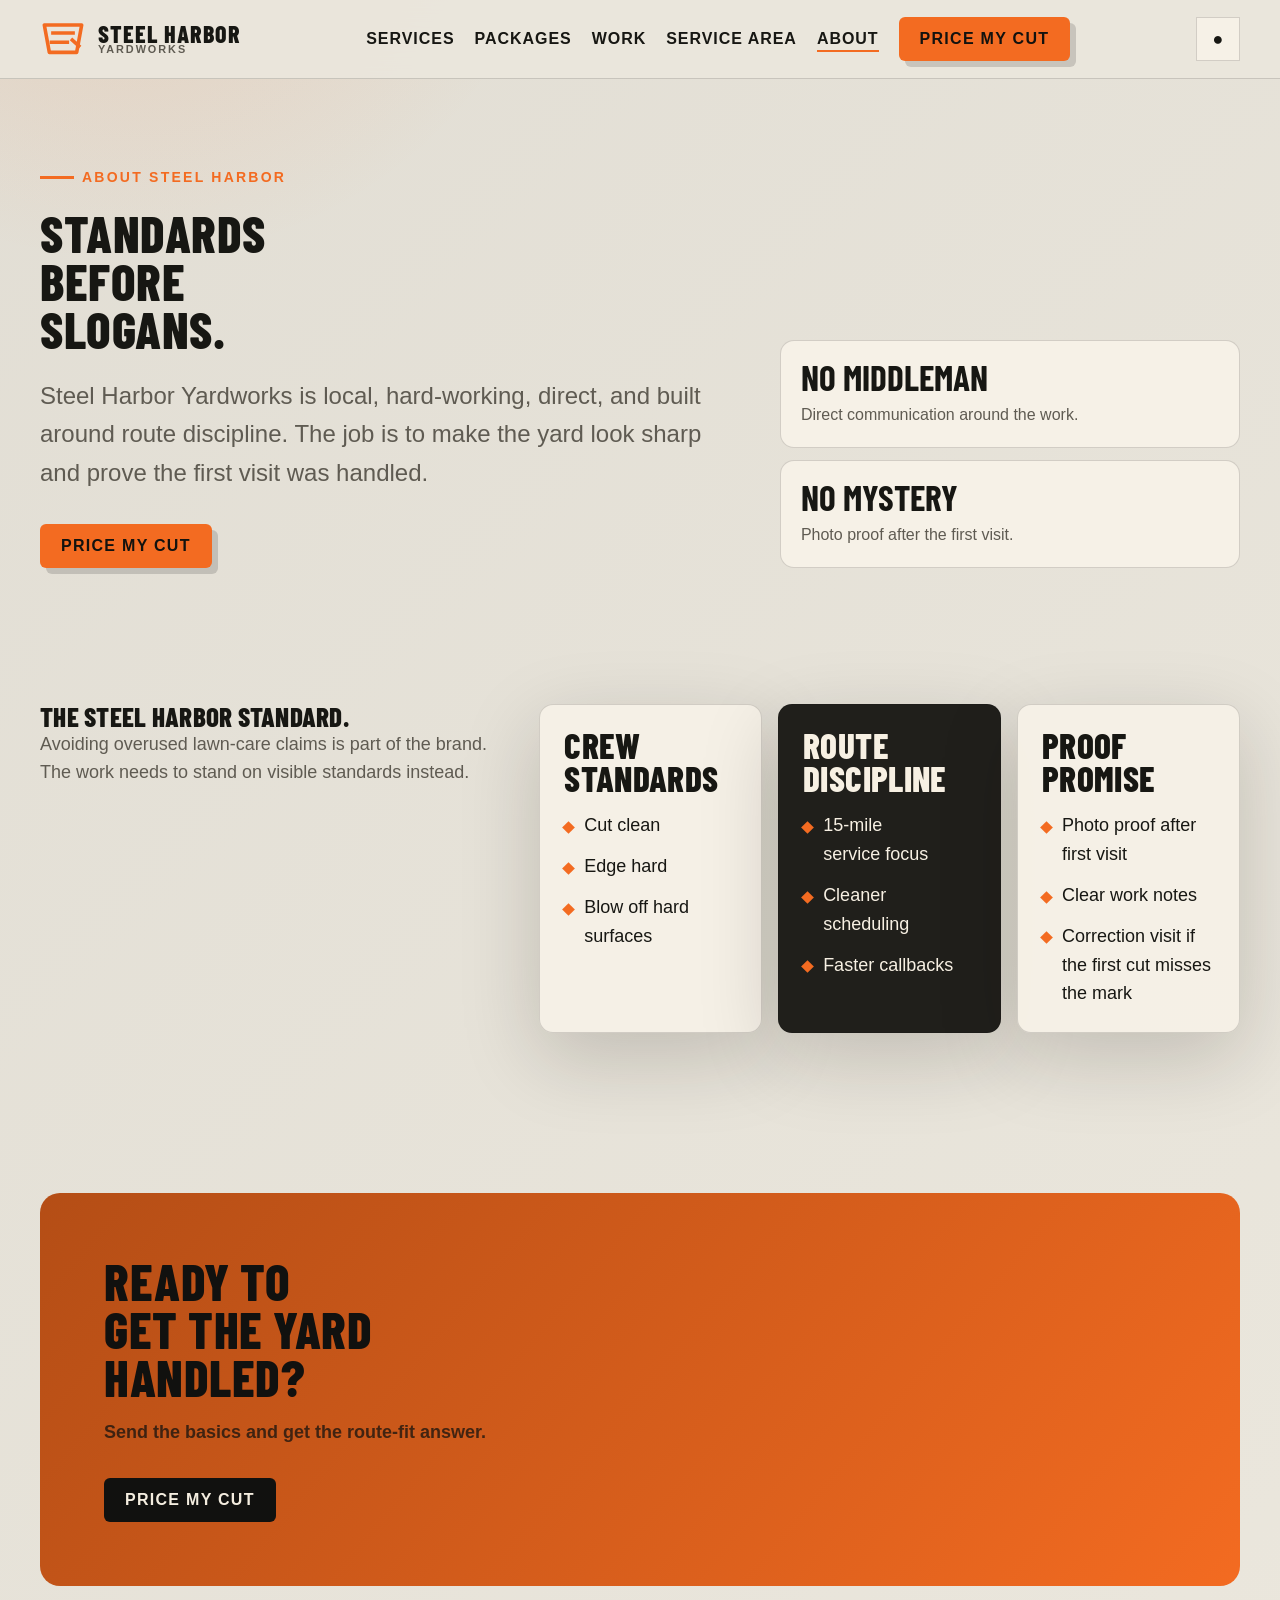
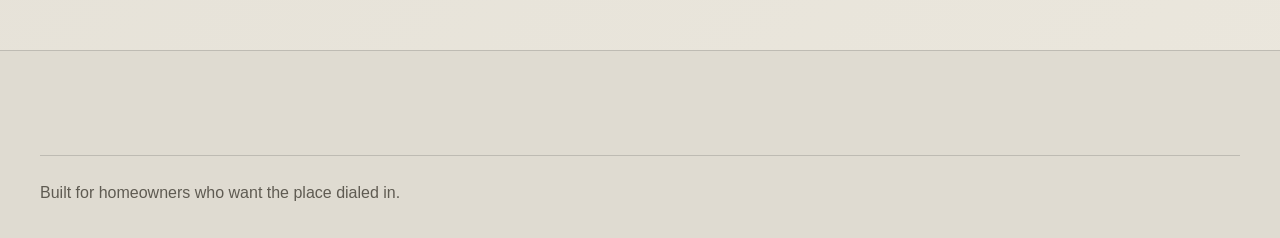
==== about.html @ 24349dd5 "Build Steel Harbor Yardworks static site" ====
<!doctype html>
<html lang="en">
  <head><meta charset="utf-8" /><meta name="viewport" content="width=device-width, initial-scale=1" /><title>About | Steel Harbor Yardworks</title><meta name="description" content="Steel Harbor Yardworks is a direct, local yard service built around standards, route discipline, clean edges, and photo proof." /><link rel="stylesheet" href="styles.css" /></head>
  <body><a class="skip-link" href="#main">Skip to content</a><header class="site-header"><div class="container nav-wrap"><a class="brand" href="index.html"><svg viewBox="0 0 64 52" aria-hidden="true"><path d="M6 7h52l-7 38H13L6 7Z" fill="none" stroke="currentColor" stroke-width="5" stroke-linejoin="round"/><path d="M18 18h28M16 31h22" stroke="currentColor" stroke-width="5" stroke-linecap="square"/><path d="M45 28l9 8" stroke="currentColor" stroke-width="5" stroke-linecap="square"/></svg><span>Steel Harbor <small>Yardworks</small></span></a><nav class="nav-links" data-nav><a href="weekly-mowing.html">Services</a><a href="index.html#packages">Packages</a><a href="work.html">Work</a><a href="service-area.html">Service Area</a><a href="about.html" aria-current="page">About</a><a class="btn btn-primary" href="price-my-cut.html">Price My Cut</a></nav><div class="header-actions"><button class="theme-toggle" type="button" data-theme-toggle aria-label="Switch theme"></button><button class="menu-toggle" type="button" data-menu-toggle aria-expanded="false" aria-label="Open menu">Menu</button></div></div></header>
    <main id="main">
      <section class="page-hero"><div class="container page-hero-grid"><div><span class="eyebrow">About Steel Harbor</span><h1>Standards before slogans.</h1><p class="hero-copy">Steel Harbor Yardworks is local, hard-working, direct, and built around route discipline. The job is to make the yard look sharp and prove the first visit was handled.</p><div class="hero-actions"><a class="btn btn-primary" href="price-my-cut.html">Price My Cut</a></div></div><aside class="stat-panel"><div class="stat"><strong>No middleman</strong><span>Direct communication around the work.</span></div><div class="stat"><strong>No mystery</strong><span>Photo proof after the first visit.</span></div></aside></div></section>
      <section class="section"><div class="container details-grid"><div><h2>The Steel Harbor standard.</h2><p class="muted">Avoiding overused lawn-care claims is part of the brand. The work needs to stand on visible standards instead.</p></div><div class="packages"><article class="package"><h3>Crew standards</h3><ul><li>Cut clean</li><li>Edge hard</li><li>Blow off hard surfaces</li></ul></article><article class="package featured"><h3>Route discipline</h3><ul><li>15-mile service focus</li><li>Cleaner scheduling</li><li>Faster callbacks</li></ul></article><article class="package"><h3>Proof promise</h3><ul><li>Photo proof after first visit</li><li>Clear work notes</li><li>Correction visit if the first cut misses the mark</li></ul></article></div></div></section>
      <section class="container cta-band"><h2>Ready to get the yard handled?</h2><p>Send the basics and get the route-fit answer.</p><a class="btn" href="price-my-cut.html">Price My Cut</a></section>
    </main><footer class="site-footer"><div class="container fine-print">Built for homeowners who want the place dialed in.</div></footer><script src="script.js" defer></script></body>
</html>
---- styles.css ----
@import url("https://api.fontshare.com/v2/css?f[]=satoshi@400,500,700,900&display=swap");
@import url("https://fonts.googleapis.com/css2?family=Barlow+Condensed:wght@600;700;800&display=swap");

:root,
[data-theme="light"] {
  --text-xs: clamp(0.75rem, 0.7rem + 0.25vw, 0.875rem);
  --text-sm: clamp(0.875rem, 0.8rem + 0.35vw, 1rem);
  --text-base: clamp(1rem, 0.95rem + 0.25vw, 1.125rem);
  --text-lg: clamp(1.125rem, 1rem + 0.75vw, 1.5rem);
  --text-xl: clamp(1.5rem, 1.2rem + 1.25vw, 2.25rem);
  --text-2xl: clamp(2rem, 1.2rem + 2.5vw, 3.5rem);
  --text-3xl: clamp(2.75rem, 1.25rem + 5vw, 6.25rem);
  --space-1: 0.25rem;
  --space-2: 0.5rem;
  --space-3: 0.75rem;
  --space-4: 1rem;
  --space-5: 1.25rem;
  --space-6: 1.5rem;
  --space-8: 2rem;
  --space-10: 2.5rem;
  --space-12: 3rem;
  --space-16: 4rem;
  --space-20: 5rem;
  --space-24: 6rem;
  --color-bg: #ebe7dd;
  --color-surface: #f6f1e7;
  --color-surface-2: #dfd8cc;
  --color-panel: #201f1b;
  --color-text: #171713;
  --color-text-muted: #5f5b52;
  --color-text-faint: #898174;
  --color-inverse: #f7f0e3;
  --color-accent: #f36b21;
  --color-accent-hover: #c84d12;
  --color-yellow: #f4c542;
  --color-steel: #2d3436;
  --color-green: #596f3f;
  --color-border: color-mix(in oklab, var(--color-text), transparent 84%);
  --radius-sm: 0.375rem;
  --radius-md: 0.5rem;
  --radius-lg: 0.875rem;
  --radius-xl: 1.25rem;
  --shadow-lg: 0 24px 80px rgb(20 16 10 / 0.18);
  --font-display: "Barlow Condensed", "Arial Narrow", sans-serif;
  --font-body: "Satoshi", "Inter", sans-serif;
}

[data-theme="dark"] {
  --color-bg: #11110f;
  --color-surface: #1a1916;
  --color-surface-2: #24221e;
  --color-panel: #f4eddf;
  --color-text: #f4eddf;
  --color-text-muted: #b9b0a1;
  --color-text-faint: #756f65;
  --color-inverse: #12120f;
  --color-accent: #ff7426;
  --color-accent-hover: #ff8e4e;
  --color-yellow: #f8ca45;
  --color-steel: #778186;
  --color-green: #8ea36a;
  --color-border: color-mix(in oklab, var(--color-text), transparent 86%);
  --shadow-lg: 0 24px 80px rgb(0 0 0 / 0.42);
}

*,
*::before,
*::after {
  box-sizing: border-box;
  margin: 0;
  padding: 0;
}

html {
  scroll-behavior: smooth;
  scroll-padding-top: var(--space-20);
  -webkit-text-size-adjust: none;
  text-size-adjust: none;
}

body {
  min-height: 100dvh;
  font-family: var(--font-body);
  font-size: var(--text-base);
  line-height: 1.6;
  color: var(--color-text);
  background:
    radial-gradient(circle at 10% -10%, color-mix(in oklab, var(--color-accent), transparent 84%), transparent 28rem),
    linear-gradient(135deg, color-mix(in oklab, var(--color-bg), black 3%), var(--color-bg));
  text-rendering: optimizeLegibility;
  -webkit-font-smoothing: antialiased;
}

img,
svg {
  display: block;
  max-width: 100%;
}

button,
input,
textarea,
select {
  font: inherit;
  color: inherit;
}

button {
  cursor: pointer;
}

a {
  color: inherit;
  text-decoration: none;
}

p,
li {
  max-width: 72ch;
  text-wrap: pretty;
}

h1,
h2,
h3 {
  font-family: var(--font-display);
  font-weight: 800;
  line-height: 0.94;
  letter-spacing: 0.01em;
  text-transform: uppercase;
  text-wrap: balance;
}

:focus-visible {
  outline: 2px solid var(--color-accent);
  outline-offset: 3px;
  border-radius: var(--radius-sm);
}

.skip-link {
  position: absolute;
  left: var(--space-4);
  top: var(--space-4);
  z-index: 100;
  transform: translateY(-150%);
  padding: var(--space-3) var(--space-4);
  background: var(--color-accent);
  color: #11110f;
  font-weight: 900;
}

.skip-link:focus {
  transform: translateY(0);
}

.container {
  width: min(100% - var(--space-8), 1200px);
  margin-inline: auto;
}

.site-header {
  position: sticky;
  top: 0;
  z-index: 50;
  border-bottom: 1px solid var(--color-border);
  background: color-mix(in oklab, var(--color-bg), transparent 8%);
  backdrop-filter: blur(18px);
}

.nav-wrap {
  min-height: 78px;
  display: flex;
  align-items: center;
  justify-content: space-between;
  gap: var(--space-4);
}

.brand {
  display: inline-flex;
  align-items: center;
  gap: var(--space-3);
  font-family: var(--font-display);
  font-size: var(--text-lg);
  font-weight: 800;
  line-height: 0.9;
  letter-spacing: 0.04em;
  text-transform: uppercase;
}

.brand svg {
  width: 46px;
  color: var(--color-accent);
}

.brand small {
  display: block;
  font-family: var(--font-body);
  font-size: 0.68rem;
  font-weight: 900;
  letter-spacing: 0.18em;
  color: var(--color-text-muted);
}

.nav-links {
  display: flex;
  align-items: center;
  gap: var(--space-5);
  font-size: var(--text-sm);
  font-weight: 900;
  text-transform: uppercase;
  letter-spacing: 0.06em;
}

.nav-links a {
  position: relative;
  min-height: 44px;
  display: inline-flex;
  align-items: center;
}

.nav-links a:not(.btn)::after {
  content: "";
  position: absolute;
  left: 0;
  bottom: 0.55rem;
  width: 100%;
  height: 2px;
  transform: scaleX(0);
  transform-origin: left;
  background: var(--color-accent);
  transition: transform 180ms cubic-bezier(0.16, 1, 0.3, 1);
}

.nav-links a:hover::after,
.nav-links a[aria-current="page"]::after {
  transform: scaleX(1);
}

.header-actions {
  display: flex;
  align-items: center;
  gap: var(--space-3);
}

.theme-toggle,
.menu-toggle {
  min-width: 44px;
  min-height: 44px;
  border: 1px solid var(--color-border);
  border-radius: var(--radius-full);
  background: var(--color-surface);
  color: var(--color-text);
}

.menu-toggle {
  display: none;
}

.btn {
  min-height: 44px;
  display: inline-flex;
  align-items: center;
  justify-content: center;
  gap: var(--space-2);
  padding: var(--space-3) var(--space-5);
  border: 1px solid transparent;
  border-radius: var(--radius-sm);
  font-size: var(--text-sm);
  font-weight: 900;
  line-height: 1;
  text-transform: uppercase;
  letter-spacing: 0.08em;
  transition:
    transform 180ms cubic-bezier(0.16, 1, 0.3, 1),
    background 180ms cubic-bezier(0.16, 1, 0.3, 1),
    color 180ms cubic-bezier(0.16, 1, 0.3, 1);
}

.btn:hover {
  transform: translateY(-1px);
}

.btn-primary {
  background: var(--color-accent);
  color: #12120f;
  box-shadow: 6px 6px 0 color-mix(in oklab, var(--color-text), transparent 84%);
}

.btn-primary:hover {
  background: var(--color-accent-hover);
}

.btn-secondary {
  border-color: var(--color-border);
  background: color-mix(in oklab, var(--color-surface), transparent 16%);
}

.hero {
  padding: clamp(var(--space-16), 9vw, var(--space-24)) 0 var(--space-16);
}

.hero-grid {
  display: grid;
  grid-template-columns: minmax(0, 1.05fr) minmax(320px, 0.95fr);
  gap: clamp(var(--space-8), 6vw, var(--space-20));
  align-items: center;
}

.eyebrow {
  display: inline-flex;
  align-items: center;
  gap: var(--space-2);
  margin-bottom: var(--space-5);
  font-size: var(--text-xs);
  font-weight: 900;
  letter-spacing: 0.16em;
  text-transform: uppercase;
  color: var(--color-accent);
}

.eyebrow::before {
  content: "";
  width: 34px;
  height: 3px;
  background: currentColor;
}

.hero h1 {
  max-width: 11ch;
  font-size: var(--text-3xl);
}

.page-hero h1 {
  max-width: 13ch;
  font-size: var(--text-2xl);
}

.hero-copy {
  margin-top: var(--space-6);
  font-size: var(--text-lg);
  color: var(--color-text-muted);
}

.hero-actions {
  margin-top: var(--space-8);
  display: flex;
  flex-wrap: wrap;
  gap: var(--space-4);
}

.hero-proof {
  margin-top: var(--space-10);
  display: grid;
  grid-template-columns: repeat(2, minmax(0, 1fr));
  gap: var(--space-3);
}

.proof-tile,
.card,
.package,
.quote-panel {
  border: 1px solid var(--color-border);
  background: color-mix(in oklab, var(--color-surface), transparent 4%);
  box-shadow: var(--shadow-lg);
}

.proof-tile {
  padding: var(--space-4);
  border-radius: var(--radius-lg);
}

.proof-tile strong,
.stat strong {
  display: block;
  font-family: var(--font-display);
  font-size: var(--text-xl);
  line-height: 0.92;
  text-transform: uppercase;
}

.proof-tile span,
.stat span {
  display: block;
  margin-top: var(--space-2);
  color: var(--color-text-muted);
  font-size: var(--text-sm);
}

.yard-visual {
  position: relative;
  min-height: 560px;
  overflow: hidden;
  border: 1px solid var(--color-border);
  border-radius: var(--radius-xl);
  background:
    linear-gradient(120deg, transparent 0 56%, var(--color-accent) 56% 57%, transparent 57%),
    repeating-linear-gradient(100deg, #29321f 0 20px, #1f2819 20px 40px),
    #20231b;
  box-shadow: var(--shadow-lg);
  isolation: isolate;
}

.yard-visual::before {
  content: "";
  position: absolute;
  inset: 0;
  background:
    linear-gradient(90deg, transparent 0 42%, #e9e3d6 42% 45%, #2c2a24 45% 49%, transparent 49%),
    radial-gradient(circle at 76% 20%, rgb(0 0 0 / 0.45), transparent 16rem);
  mix-blend-mode: screen;
  opacity: 0.9;
}

.yard-visual::after {
  content: "";
  position: absolute;
  right: -10%;
  bottom: 8%;
  width: 70%;
  height: 28%;
  transform: rotate(-9deg);
  border-top: 8px solid var(--color-accent);
  background: repeating-linear-gradient(90deg, #5f5d54 0 18px, #4d4b43 18px 36px);
  box-shadow: 0 18px 40px rgb(0 0 0 / 0.38);
}

.visual-label {
  position: absolute;
  left: var(--space-6);
  bottom: var(--space-6);
  z-index: 2;
  max-width: 340px;
  padding: var(--space-5);
  border-radius: var(--radius-lg);
  background: rgb(17 17 15 / 0.86);
  color: #f4eddf;
  backdrop-filter: blur(10px);
}

.visual-label b {
  display: block;
  font-family: var(--font-display);
  font-size: var(--text-xl);
  line-height: 0.95;
  text-transform: uppercase;
}

.visual-label span {
  display: block;
  margin-top: var(--space-2);
  color: #cfc6b8;
  font-size: var(--text-sm);
}

.section {
  padding: clamp(var(--space-12), 8vw, var(--space-24)) 0;
}

.section-tight {
  padding: clamp(var(--space-8), 6vw, var(--space-16)) 0;
}

.section-heading {
  display: grid;
  grid-template-columns: minmax(0, 0.9fr) minmax(260px, 0.7fr);
  gap: var(--space-8);
  align-items: end;
  margin-bottom: var(--space-10);
}

.section-heading h2 {
  font-size: var(--text-2xl);
}

.section-heading p,
.muted {
  color: var(--color-text-muted);
}

.service-grid {
  display: grid;
  grid-template-columns: 1.15fr 0.85fr 1fr;
  gap: var(--space-4);
}

.card,
.package {
  position: relative;
  overflow: hidden;
  padding: var(--space-6);
  border-radius: var(--radius-lg);
}

.card.large {
  grid-row: span 2;
  min-height: 360px;
  background:
    linear-gradient(145deg, color-mix(in oklab, var(--color-surface), var(--color-accent) 9%), var(--color-surface)),
    var(--color-surface);
}

.card h3,
.package h3 {
  margin-bottom: var(--space-4);
  font-size: var(--text-xl);
}

.card ul,
.package ul,
.check-list {
  display: grid;
  gap: var(--space-3);
  list-style: none;
}

.card li,
.package li,
.check-list li {
  position: relative;
  padding-left: var(--space-5);
}

.card li::before,
.package li::before,
.check-list li::before {
  content: "";
  position: absolute;
  left: 0;
  top: 0.65em;
  width: 9px;
  height: 9px;
  background: var(--color-accent);
  transform: rotate(45deg);
}

.packages {
  display: grid;
  grid-template-columns: repeat(3, minmax(0, 1fr));
  gap: var(--space-4);
}

.package {
  min-height: 100%;
}

.package.featured {
  background: var(--color-panel);
  color: var(--color-inverse);
}

.package.featured .muted {
  color: color-mix(in oklab, var(--color-inverse), transparent 28%);
}

.package .tag {
  display: inline-flex;
  margin-bottom: var(--space-5);
  padding: var(--space-2) var(--space-3);
  border-radius: var(--radius-full);
  background: color-mix(in oklab, var(--color-accent), transparent 84%);
  color: var(--color-accent);
  font-size: var(--text-xs);
  font-weight: 900;
  letter-spacing: 0.12em;
  text-transform: uppercase;
}

.proof-bar {
  display: grid;
  grid-template-columns: repeat(4, minmax(0, 1fr));
  gap: 1px;
  overflow: hidden;
  border: 1px solid var(--color-border);
  border-radius: var(--radius-xl);
  background: var(--color-border);
}

.proof-bar div {
  padding: var(--space-6);
  background: var(--color-panel);
  color: var(--color-inverse);
}

.proof-bar strong {
  display: block;
  font-family: var(--font-display);
  font-size: var(--text-lg);
  line-height: 0.95;
  text-transform: uppercase;
}

.proof-bar span {
  display: block;
  margin-top: var(--space-2);
  color: color-mix(in oklab, var(--color-inverse), transparent 28%);
  font-size: var(--text-sm);
}

.work-grid {
  display: grid;
  grid-template-columns: repeat(5, minmax(0, 1fr));
  gap: var(--space-4);
}

.work-card {
  min-height: 300px;
  display: flex;
  flex-direction: column;
  justify-content: flex-end;
  overflow: hidden;
  border-radius: var(--radius-lg);
  border: 1px solid var(--color-border);
  background: var(--color-surface);
  box-shadow: var(--shadow-lg);
}

.work-card:nth-child(1),
.work-card:nth-child(4) {
  grid-column: span 2;
}

.work-art {
  min-height: 190px;
  background:
    linear-gradient(90deg, transparent 49%, var(--color-accent) 49% 51%, transparent 51%),
    repeating-linear-gradient(105deg, #253018 0 18px, #303d20 18px 36px);
}

.work-card:nth-child(2) .work-art {
  background:
    radial-gradient(circle at 28% 65%, #6f4b26 0 18%, transparent 19%),
    repeating-linear-gradient(0deg, #4d2f18 0 14px, #6e4524 14px 28px);
}

.work-card:nth-child(3) .work-art {
  background:
    linear-gradient(135deg, transparent 45%, #d7d0c2 46% 54%, transparent 55%),
    repeating-linear-gradient(45deg, #74706a 0 14px, #5d5a55 14px 28px);
}

.work-card:nth-child(4) .work-art {
  background:
    linear-gradient(90deg, #24221e 0 48%, #ded6ca 48% 52%, #4f5f34 52%),
    repeating-linear-gradient(0deg, #2d371f 0 18px, #3b4829 18px 36px);
}

.work-card:nth-child(5) .work-art {
  background:
    radial-gradient(circle at 70% 50%, #d8d1c5 0 20%, transparent 21%),
    repeating-linear-gradient(90deg, #756f68 0 16px, #918b83 16px 32px);
}

.work-body {
  padding: var(--space-5);
}

.work-body h3 {
  font-size: var(--text-lg);
}

.work-meta {
  margin-top: var(--space-2);
  color: var(--color-text-muted);
  font-size: var(--text-sm);
}

.steps {
  display: grid;
  grid-template-columns: repeat(3, minmax(0, 1fr));
  gap: var(--space-4);
  counter-reset: steps;
}

.step {
  padding: var(--space-6);
  border-top: 4px solid var(--color-accent);
  background: var(--color-surface);
  border-radius: 0 0 var(--radius-lg) var(--radius-lg);
}

.step::before {
  counter-increment: steps;
  content: "0" counter(steps);
  display: block;
  margin-bottom: var(--space-6);
  font-family: var(--font-display);
  font-size: var(--text-2xl);
  line-height: 0.85;
  color: var(--color-accent);
}

.split {
  display: grid;
  grid-template-columns: minmax(0, 0.9fr) minmax(320px, 1.1fr);
  gap: var(--space-10);
  align-items: center;
}

.map-panel {
  min-height: 420px;
  position: relative;
  overflow: hidden;
  border: 1px solid var(--color-border);
  border-radius: var(--radius-xl);
  background:
    radial-gradient(circle at 50% 50%, transparent 0 26%, var(--color-accent) 26.3% 26.9%, transparent 27.2%),
    linear-gradient(30deg, transparent 0 47%, color-mix(in oklab, var(--color-text), transparent 84%) 47% 48%, transparent 48%),
    linear-gradient(120deg, transparent 0 56%, color-mix(in oklab, var(--color-text), transparent 86%) 56% 57%, transparent 57%),
    var(--color-surface);
}

.map-pin {
  position: absolute;
  left: 50%;
  top: 50%;
  transform: translate(-50%, -50%);
  padding: var(--space-3) var(--space-4);
  border-radius: var(--radius-sm);
  background: var(--color-accent);
  color: #11110f;
  font-weight: 900;
  text-transform: uppercase;
}

.community-list {
  display: flex;
  flex-wrap: wrap;
  gap: var(--space-2);
  margin-top: var(--space-6);
  list-style: none;
}

.community-list li {
  padding: var(--space-2) var(--space-3);
  border: 1px solid var(--color-border);
  border-radius: var(--radius-full);
  background: var(--color-surface);
  font-size: var(--text-sm);
  font-weight: 700;
}

.cta-band {
  margin: var(--space-16) auto;
  padding: clamp(var(--space-8), 7vw, var(--space-16));
  border-radius: var(--radius-xl);
  background:
    linear-gradient(130deg, color-mix(in oklab, var(--color-accent), black 20%), var(--color-accent)),
    var(--color-accent);
  color: #11110f;
}

.cta-band h2 {
  max-width: 12ch;
  font-size: var(--text-2xl);
}

.cta-band p {
  margin-top: var(--space-4);
  color: rgb(17 17 15 / 0.74);
  font-weight: 700;
}

.cta-band .btn {
  margin-top: var(--space-8);
  background: #11110f;
  color: #f4eddf;
  box-shadow: none;
}

.page-hero {
  padding: clamp(var(--space-12), 8vw, var(--space-20)) 0 var(--space-10);
}

.page-hero-grid {
  display: grid;
  grid-template-columns: minmax(0, 1fr) minmax(280px, 0.65fr);
  gap: var(--space-8);
  align-items: end;
}

.stat-panel {
  display: grid;
  gap: var(--space-3);
}

.stat {
  padding: var(--space-5);
  border: 1px solid var(--color-border);
  border-radius: var(--radius-lg);
  background: var(--color-surface);
}

.details-grid {
  display: grid;
  grid-template-columns: 0.8fr 1.2fr;
  gap: var(--space-8);
}

.quote-panel {
  padding: var(--space-8);
  border-radius: var(--radius-xl);
}

.quote-form {
  display: grid;
  gap: var(--space-5);
}

.form-grid {
  display: grid;
  grid-template-columns: repeat(2, minmax(0, 1fr));
  gap: var(--space-5);
}

.field {
  display: grid;
  gap: var(--space-2);
}

.field.full {
  grid-column: 1 / -1;
}

label,
legend {
  font-size: var(--text-sm);
  font-weight: 900;
  text-transform: uppercase;
  letter-spacing: 0.06em;
}

input,
textarea,
select {
  width: 100%;
  min-height: 48px;
  padding: var(--space-3) var(--space-4);
  border: 1px solid var(--color-border);
  border-radius: var(--radius-sm);
  background: color-mix(in oklab, var(--color-bg), var(--color-surface) 35%);
}

textarea {
  min-height: 140px;
  resize: vertical;
}

fieldset {
  display: grid;
  gap: var(--space-3);
  border: 0;
}

.radio-row {
  display: flex;
  flex-wrap: wrap;
  gap: var(--space-3);
}

.radio-row label {
  display: inline-flex;
  min-height: 44px;
  align-items: center;
  gap: var(--space-2);
  padding: var(--space-2) var(--space-4);
  border: 1px solid var(--color-border);
  border-radius: var(--radius-full);
  background: var(--color-surface);
  letter-spacing: 0;
  text-transform: none;
}

.form-note,
.form-success {
  padding: var(--space-4);
  border-radius: var(--radius-md);
  background: color-mix(in oklab, var(--color-accent), transparent 86%);
  color: var(--color-text);
  font-size: var(--text-sm);
}

.form-success {
  display: none;
}

.form-success.is-visible {
  display: block;
}

.site-footer {
  padding: var(--space-16) 0 var(--space-8);
  border-top: 1px solid var(--color-border);
  background: color-mix(in oklab, var(--color-bg), black 4%);
}

.footer-grid {
  display: grid;
  grid-template-columns: 1fr 1fr 1fr;
  gap: var(--space-8);
}

.footer-links {
  display: grid;
  gap: var(--space-2);
  list-style: none;
}

.footer-links a {
  color: var(--color-text-muted);
}

.fine-print {
  margin-top: var(--space-10);
  padding-top: var(--space-6);
  border-top: 1px solid var(--color-border);
  color: var(--color-text-muted);
  font-size: var(--text-sm);
}

@media (max-width: 980px) {
  .nav-links {
    position: fixed;
    inset: 78px var(--space-4) auto;
    display: none;
    flex-direction: column;
    align-items: stretch;
    padding: var(--space-5);
    border: 1px solid var(--color-border);
    border-radius: var(--radius-lg);
    background: var(--color-surface);
    box-shadow: var(--shadow-lg);
  }

  .nav-links.is-open {
    display: flex;
  }

  .menu-toggle {
    display: inline-grid;
    place-items: center;
  }

  .hero-grid,
  .split,
  .page-hero-grid,
  .section-heading,
  .details-grid {
    grid-template-columns: 1fr;
  }

  .yard-visual {
    min-height: 420px;
  }

  .service-grid,
  .packages,
  .steps,
  .proof-bar {
    grid-template-columns: repeat(2, minmax(0, 1fr));
  }

  .work-grid {
    grid-template-columns: repeat(2, minmax(0, 1fr));
  }

  .work-card:nth-child(n) {
    grid-column: auto;
  }
}

@media (max-width: 640px) {
  .container {
    width: min(100% - var(--space-5), 1200px);
  }

  .brand span {
    max-width: 9ch;
  }

  .header-actions .btn {
    display: none;
  }

  .hero-proof,
  .service-grid,
  .packages,
  .steps,
  .proof-bar,
  .work-grid,
  .form-grid,
  .footer-grid {
    grid-template-columns: 1fr;
  }

  .hero h1 {
    font-size: clamp(3.1rem, 18vw, 5.3rem);
  }

  .hero-actions .btn,
  .cta-band .btn,
  .quote-form .btn {
    width: 100%;
  }
}

@media (prefers-reduced-motion: reduce) {
  *,
  *::before,
  *::after {
    animation-duration: 0.01ms !important;
    animation-iteration-count: 1 !important;
    scroll-behavior: auto !important;
    transition-duration: 0.01ms !important;
  }
}
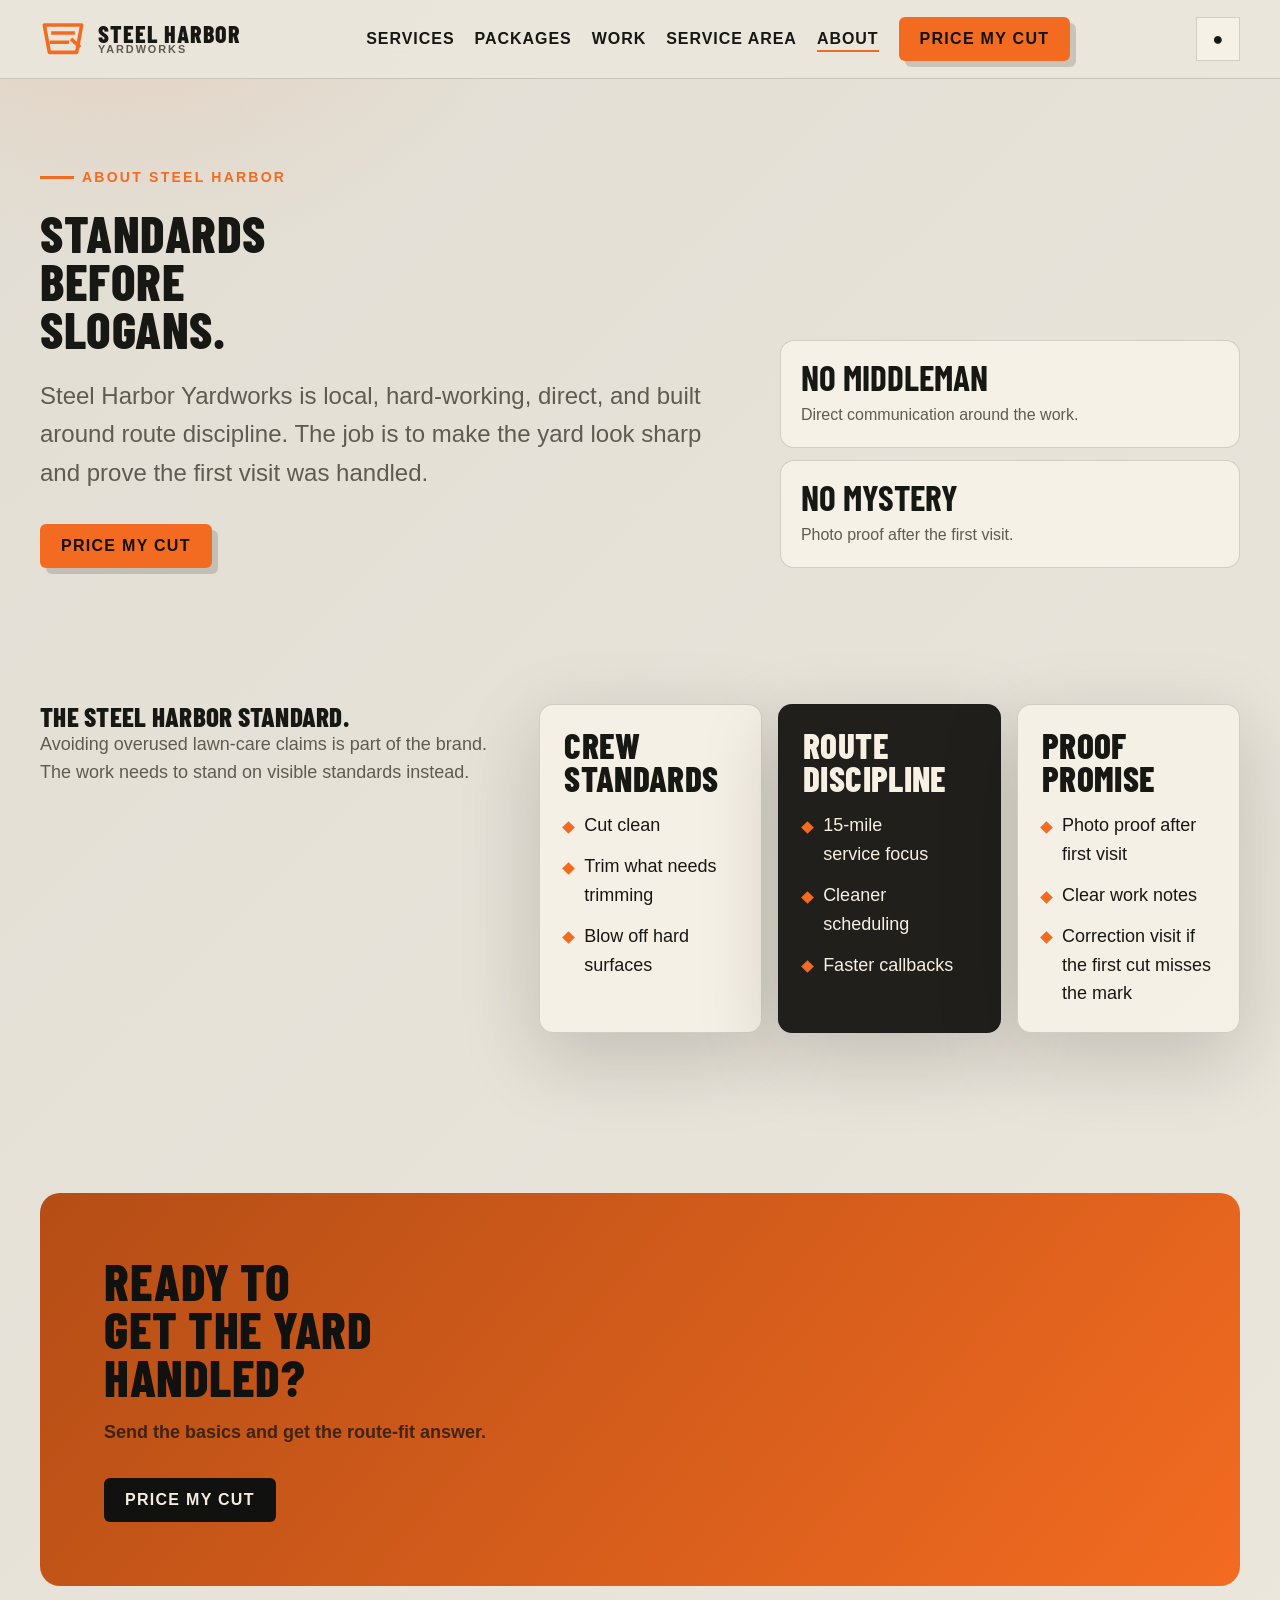
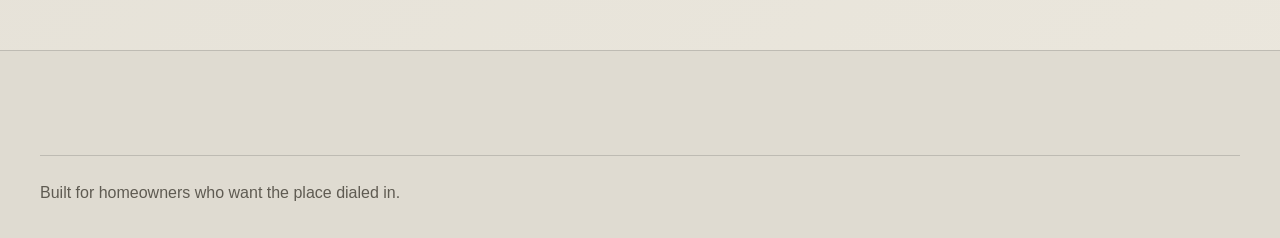
==== commit fffc42ca: "Rebalance copy toward yardworks focus" ====
--- a/about.html
+++ b/about.html
@@ -1,10 +1,10 @@
 <!doctype html>
 <html lang="en">
-  <head><meta charset="utf-8" /><meta name="viewport" content="width=device-width, initial-scale=1" /><title>About | Steel Harbor Yardworks</title><meta name="description" content="Steel Harbor Yardworks is a direct, local yard service built around standards, route discipline, clean edges, and photo proof." /><link rel="stylesheet" href="styles.css" /></head>
+  <head><meta charset="utf-8" /><meta name="viewport" content="width=device-width, initial-scale=1" /><title>About | Steel Harbor Yardworks</title><meta name="description" content="Steel Harbor Yardworks is a direct, local yard service built around standards, route discipline, clean work, and photo proof." /><link rel="stylesheet" href="styles.css" /></head>
   <body><a class="skip-link" href="#main">Skip to content</a><header class="site-header"><div class="container nav-wrap"><a class="brand" href="index.html"><svg viewBox="0 0 64 52" aria-hidden="true"><path d="M6 7h52l-7 38H13L6 7Z" fill="none" stroke="currentColor" stroke-width="5" stroke-linejoin="round"/><path d="M18 18h28M16 31h22" stroke="currentColor" stroke-width="5" stroke-linecap="square"/><path d="M45 28l9 8" stroke="currentColor" stroke-width="5" stroke-linecap="square"/></svg><span>Steel Harbor <small>Yardworks</small></span></a><nav class="nav-links" data-nav><a href="weekly-mowing.html">Services</a><a href="index.html#packages">Packages</a><a href="work.html">Work</a><a href="service-area.html">Service Area</a><a href="about.html" aria-current="page">About</a><a class="btn btn-primary" href="price-my-cut.html">Price My Cut</a></nav><div class="header-actions"><button class="theme-toggle" type="button" data-theme-toggle aria-label="Switch theme"></button><button class="menu-toggle" type="button" data-menu-toggle aria-expanded="false" aria-label="Open menu">Menu</button></div></div></header>
     <main id="main">
       <section class="page-hero"><div class="container page-hero-grid"><div><span class="eyebrow">About Steel Harbor</span><h1>Standards before slogans.</h1><p class="hero-copy">Steel Harbor Yardworks is local, hard-working, direct, and built around route discipline. The job is to make the yard look sharp and prove the first visit was handled.</p><div class="hero-actions"><a class="btn btn-primary" href="price-my-cut.html">Price My Cut</a></div></div><aside class="stat-panel"><div class="stat"><strong>No middleman</strong><span>Direct communication around the work.</span></div><div class="stat"><strong>No mystery</strong><span>Photo proof after the first visit.</span></div></aside></div></section>
-      <section class="section"><div class="container details-grid"><div><h2>The Steel Harbor standard.</h2><p class="muted">Avoiding overused lawn-care claims is part of the brand. The work needs to stand on visible standards instead.</p></div><div class="packages"><article class="package"><h3>Crew standards</h3><ul><li>Cut clean</li><li>Edge hard</li><li>Blow off hard surfaces</li></ul></article><article class="package featured"><h3>Route discipline</h3><ul><li>15-mile service focus</li><li>Cleaner scheduling</li><li>Faster callbacks</li></ul></article><article class="package"><h3>Proof promise</h3><ul><li>Photo proof after first visit</li><li>Clear work notes</li><li>Correction visit if the first cut misses the mark</li></ul></article></div></div></section>
+      <section class="section"><div class="container details-grid"><div><h2>The Steel Harbor standard.</h2><p class="muted">Avoiding overused lawn-care claims is part of the brand. The work needs to stand on visible standards instead.</p></div><div class="packages"><article class="package"><h3>Crew standards</h3><ul><li>Cut clean</li><li>Trim what needs trimming</li><li>Blow off hard surfaces</li></ul></article><article class="package featured"><h3>Route discipline</h3><ul><li>15-mile service focus</li><li>Cleaner scheduling</li><li>Faster callbacks</li></ul></article><article class="package"><h3>Proof promise</h3><ul><li>Photo proof after first visit</li><li>Clear work notes</li><li>Correction visit if the first cut misses the mark</li></ul></article></div></div></section>
       <section class="container cta-band"><h2>Ready to get the yard handled?</h2><p>Send the basics and get the route-fit answer.</p><a class="btn" href="price-my-cut.html">Price My Cut</a></section>
     </main><footer class="site-footer"><div class="container fine-print">Built for homeowners who want the place dialed in.</div></footer><script src="script.js" defer></script></body>
 </html>
--- a/styles.css
+++ b/styles.css
@@ -129,6 +129,7 @@
   letter-spacing: 0.01em;
   text-transform: uppercase;
   text-wrap: balance;
+  overflow-wrap: break-word;
 }
 
 :focus-visible {
@@ -993,7 +994,8 @@
   }
 
   .hero h1 {
-    font-size: clamp(3.1rem, 18vw, 5.3rem);
+    font-size: clamp(2.45rem, 13.5vw, 3.75rem);
+    max-width: 10.5ch;
   }
 
   .hero-actions .btn,
